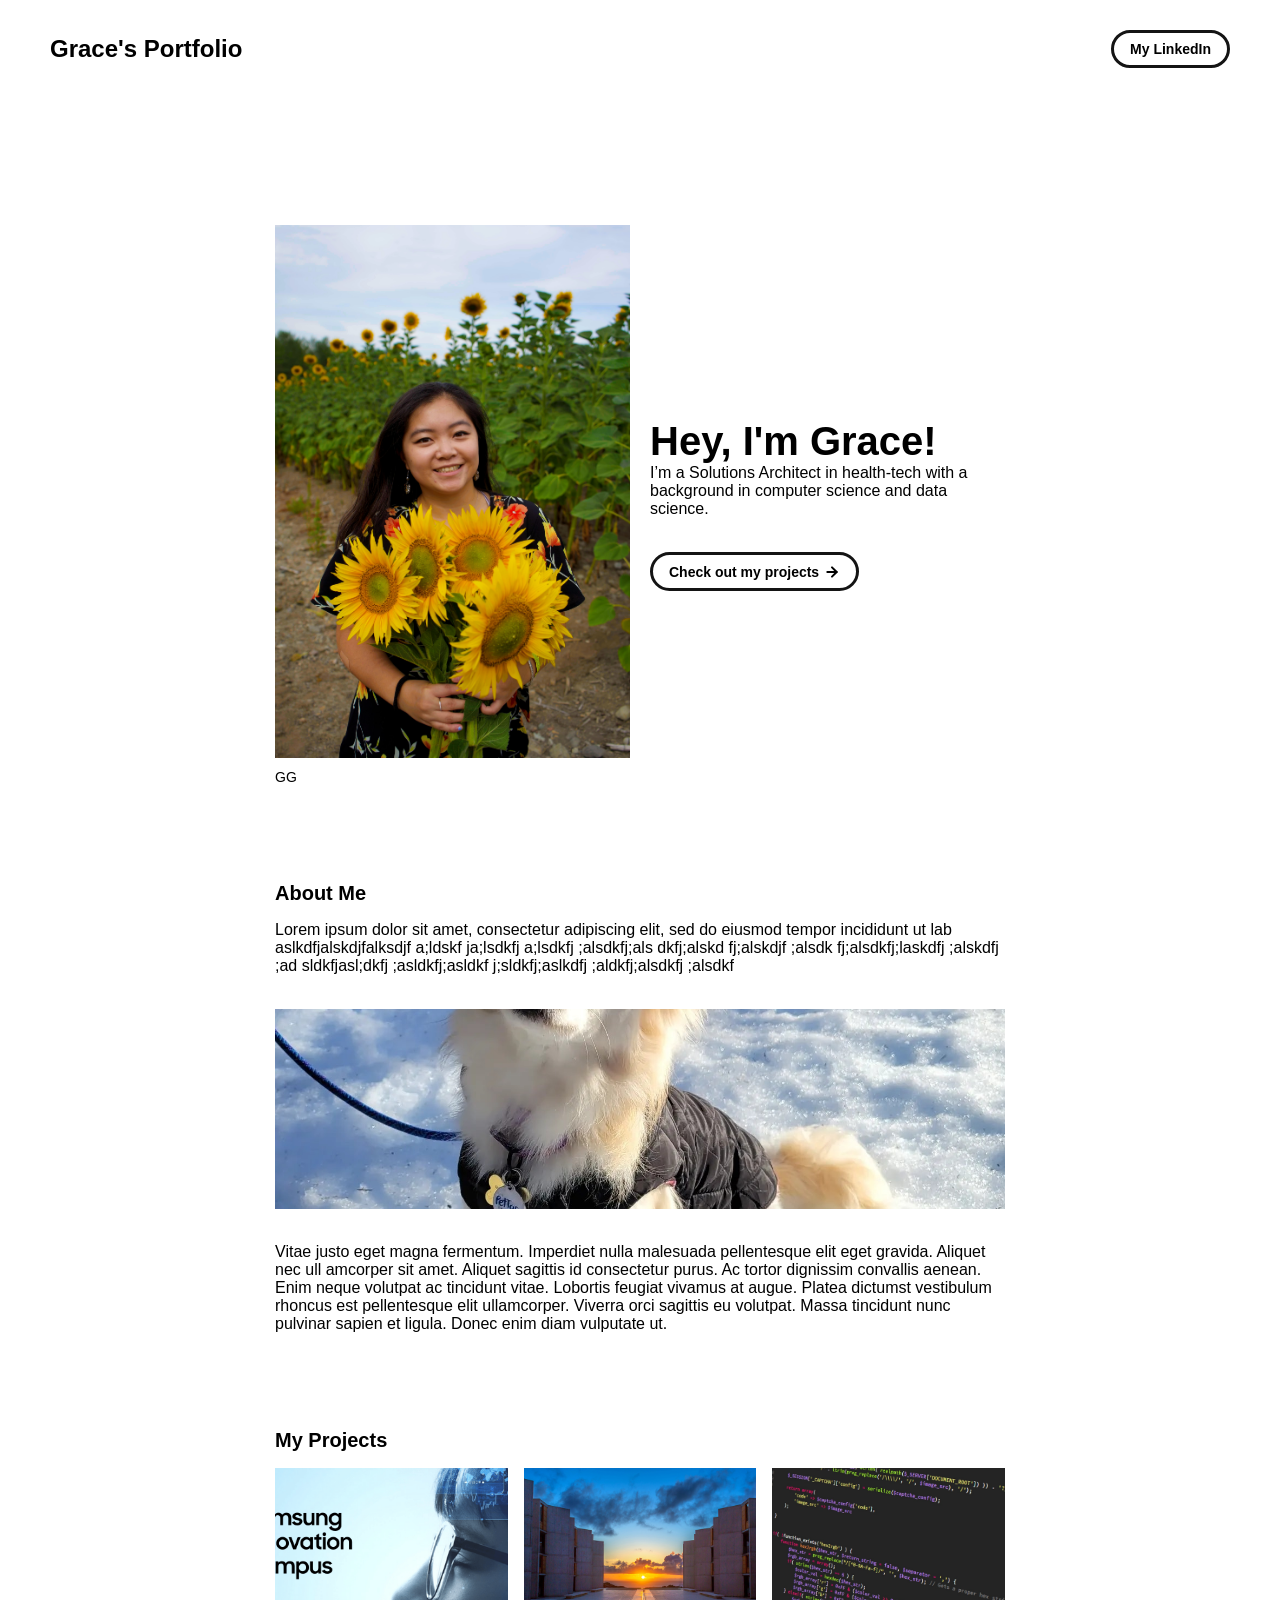
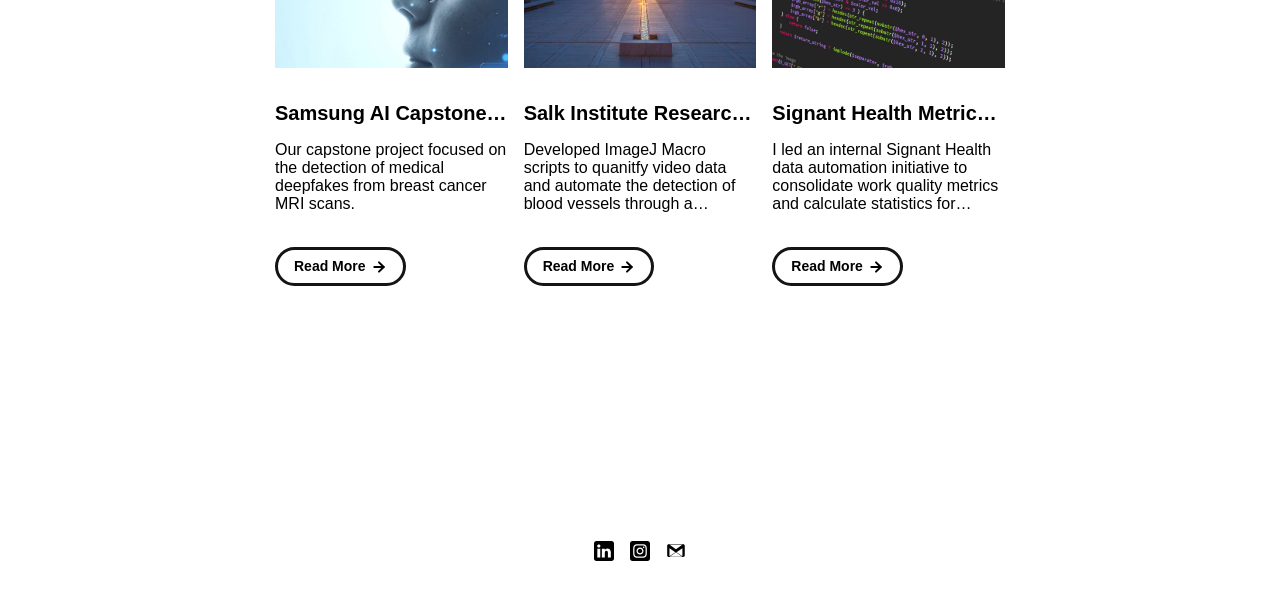
==== index.html @ 3c55ca7c "Updated icon images" ====
<!DOCTYPE html>
<html lang="en">
	<head>
		<meta charset="utf-8">

    <!-- 
      TODO

      Upload your Unemployable (or whatever photo you like) to the assets/images folder
      and change the name of the image below to match the uploaded one

      Change the title in the <title> tag to whatever you would like the title of your portfolio to be

      This should be the same across all pages.
     -->
    <link rel="icon" href="./assets/images/GG.jpeg" />
		<title>Grace's Portfolio</title>
    <meta name="description" content="A collection of projects Grace has worked on.">
    <meta name="viewport" content="width=device-width, initial-scale=1" />

		<link rel="stylesheet" href="./css/layout.css">
    <link rel="stylesheet" href="./css/typography.css">
    <link rel="stylesheet" href="./css/utilities.css">

		<script defer src="./js/script.js"></script>
	</head>
	<body>
    <!-- NAVBAR -->
    <div class="navbar">
      <a class="nav-title-link" href="./index.html">
        <!-- TODO - Change the "Portfolio Title" to whatever you want displayed in the top left -->
        <span class="nav-title">Grace's Portfolio</span>
         <!-- TODO - Change the email after 'mailto:' to your email address for contact -->
        <a class="button" href="https://www.linkedin.com/in/gaograce1/">
          <span class="button-text">My LinkedIn</span>
        </a>
      </a>
    </div>

    <!-- MAIN PAGE CONTENT -->
    <div id="main-content">

      <!-- PORTFOLIO HEADER -->
      <div id="portfolio-header">
        <div id="portfolio-header-image-container">
          <!-- 
            TODO

            - Change the img "src" attribute to point to the Unemployable image you uploaded (or whatever image).
            - Change the number to point to your Unemployable & replace the OpenSea link with your own
            - If you aren't using an Unemployable as your image, remove the entire "a" element
          -->
          <img src="./assets/images/GG.jpeg" class="portfolio-header-image">
          <a class="no-underline" target="_blank" href="https://opensea.io/assets/0xe0be388ab81c47b0f098d2030a1c9ef190691a8a/1311">
            <span class="image-caption">GG</span>
          </a>
        </div>

          <!-- 
            TODO

            - Change the main-title to whatver you want
            - Change the body-text after that to a quick introduction to what you do
            - Edit the button text if you feel like it. It will link to the projects section below.
          -->
        <div id="portfolio-header-text-container">
            <div class="header-text">
              <span class="main-title">Hey, I'm Grace!</span>
              <div class="body-text">I’m a Solutions Architect in health-tech with a background in computer science and data science. </div>
            </div>
            <a class="button" id="my-work-link">
              <span class="button-text">Check out my projects</span> 
              <image src="./assets/icons/arrow-right.svg" class="right-arrow-icon"/>
            </a>
        </div>
      </div>

      <!-- ABOUT SECTION -->
      <!-- 
        TODO

        - Change the subheader-text to whatever header you want
        - Add paragraphs using the <div class="body-text"></div> elements in the "about-section-content"
      -->
      <div id="about-section">
        <span class="subheader-text">About Me</span>
        <div class="about-section-content">
          <div class="body-text">Lorem ipsum dolor sit amet, consectetur adipiscing elit, sed do eiusmod tempor incididunt ut lab
		  aslkdfjalskdjfalksdjf a;ldskf ja;lsdkfj a;lsdkfj ;alsdkfj;als dkfj;alskd fj;alskdjf ;alsdk fj;alsdkfj;laskdfj ;alskdfj ;ad
		  sldkfjasl;dkfj ;asldkfj;asldkf j;sldkfj;aslkdfj ;aldkfj;alsdkfj ;alsdkf</div>
		<img src="./assets/images/Casper.jpg" class="project-image">
          <div class="body-text">Vitae justo eget magna fermentum. Imperdiet nulla malesuada pellentesque elit eget gravida. Aliquet nec ull
		  amcorper sit amet. Aliquet sagittis id consectetur purus. Ac tortor dignissim convallis aenean. Enim neque volutpat ac tincidunt
		  vitae. Lobortis feugiat vivamus at augue. Platea dictumst vestibulum rhoncus est pellentesque elit ullamcorper. Viverra orci sagittis eu
		  volutpat. Massa tincidunt nunc pulvinar sapien et ligula. Donec enim diam vulputate ut.</div>
        </div>
      </div>

      <!-- PROJECTS / MY WORK SECTION -->
      <div id="my-work-section">
        <!-- TODO - Change the subheader-text to whatever you want the Projects section header to say -->
        <span class="subheader-text">My Projects</span>

        <div class="projects-container">
          <!-- 
            TODO

            This is where the project cards live. Here's a base level project card for you to copy:
            <div class="project-card">
              <img src="./assets/images/IMAGE_NAME" class="project-image">
              <div class="project-card-text-container">
                <div class="subheader-text project-title">PROJECT_NAME</div>
                <div class="body-text project-card-text">SMALL_PROJECT_DESCRIPTION</div>
              </div>
              <a class="button" href="./project-pages/PROJECT_PAGE_NAME.html">
                <span class="button-text">Read More</span>
                <image src="./assets/icons/arrow-right.svg" class="right-arrow-icon"/>
              </a>
            </div>

            - To add a project to the this area, copy the above, paste it below this comment, and change the following:
                - IMAGE_NAME: the name of the image file in assets/images
                - PROJECT_NAME: the name of the project (keep it short, it only shows 1 line)
                - SMALL_PROJECT_DESCRIPTION: a quick project description (max 4 lines)
                - PROJECT_PAGE_NAME.html: the html filename for the project (must be in project-pages folder)
          -->
          <div class="project-card">
            <img src="./assets/images/SamsungAI.png" class="project-image">
            <div class="project-card-text-container">
              <div class="subheader-text project-title">Samsung AI Capstone Project</div>
              <div class="body-text project-card-text">Our capstone project focused on the detection of medical deepfakes
	      	from breast cancer MRI scans.</div>
            </div>
            <a class="button" href="./project-pages/project-template.html">
              <span class="button-text">Read More</span>
              <image src="./assets/icons/arrow-right.svg" class="right-arrow-icon"/>
            </a>
          </div>
          <div class="project-card">
            <img src="./assets/images/Salk.jpg" class="project-image">
            <div class="project-card-text-container">
              <div class="subheader-text project-title">Salk Institute Research Project</div>
              <div class="body-text project-card-text">Developed ImageJ Macro scripts to quanitfy video data and automate the detection
	      	of blood vessels through a pixelating process. </div>
            </div>
            <a class="button" href="./project-pages/project-template.html">
              <span class="button-text">Read More</span>
              <image src="./assets/icons/arrow-right.svg" class="right-arrow-icon"/>
            </a>
          </div>
          <div class="project-card">
            <img src="./assets/images/code.jpeg" class="project-image">
            <div class="project-card-text-container">
              <div class="subheader-text project-title">Signant Health Metrics Initiative</div>
              <div class="body-text project-card-text">I led an internal Signant Health data automation initiative to consolidate work 
	      	quality metrics and calculate statistics for manager performance appraisals.</div>
            </div>
            <a class="button" href="./project-pages/project-template.html">
              <span class="button-text">Read More</span>
              <image src="./assets/icons/arrow-right.svg" class="right-arrow-icon"/>
            </a>
          </div>
        </div>
      </div>
    </div>

    <!-- FOOTER -->
    <div id="footer">
	<!-- LinkedIn! -->
	<a class="icon-link" target="_blank" href="https://www.linkedin.com/in/gaograce1/">
        <image src="./assets/icons/linkedin.svg" class="footer-icon"/>
      </a>
	    
      <!-- 
        TODO - Change href to your Instagram account (can also delete entire "a" element if no Instagram) 

        This should be the same across all pages.
      -->
      <a class="icon-link" target="_blank" href="https://www.instagram.com/gao.grace.1/">
        <image src="./assets/icons/insta.svg" class="footer-icon"/>
      </a>
      <!-- 
        TODO - Change href to your Twitter account (can also delete entire "a" element if no Twitter) 
      
        This should be the same across all pages.
      
      <a class="icon-link" target="_blank" href="https://twitter.com/whitevans_eth">
        <image src="./assets/icons/twitter.svg" class="footer-icon"/>
      </a>
	    -->
      <!-- 
        TODO - Change the email after "mailto" to your contact email 
      
        This should be the same across all pages.
      -->
      <a class="icon-link" href="mailto:gaograce1@gmail.com">
        <image src="./assets/icons/gmail.svg" class="footer-icon"/>
      </a>
    </div>

	</body>
</html>
---- css/layout.css ----
* {
  box-sizing: border-box;
}

html {
  text-size-adjust: none;
  -webkit-text-size-adjust: none;
  -moz-text-size-adjust: none;
  -ms-text-size-adjust: none;
}

body {
  margin: 0;
  -webkit-font-smoothing: antialiased;
  -moz-osx-font-smoothing: grayscale;
}




/* Main Page Layout */

#main-content {
  margin: 225px 425px;
  display: flex;
  flex-direction: column;
  gap: 96px;
}




/* Portfolio Header */

#portfolio-header {
  display: flex;
  gap: 20px;
  align-items: center;
}

#portfolio-header-image-container {
  display: flex;
  flex-direction: column;
  gap: 10px;
  flex-basis: 50%;
}

.portfolio-header-image {
  width: 100%;
  height: auto;
}

#portfolio-header-text-container {
  display: flex;
  flex-direction: column;
  gap: 34px;
  flex-basis: 50%;
}




/* About Section */

#about-section {
  display: flex;
  flex-direction: column;
  gap: 16px;
}

.about-section-content {
  display: flex;
  flex-direction: column;
  gap: 34px;
}




/* Project Section */

#my-work-section {
  display: flex;
  flex-direction: column;
  gap: 16px;
}

.projects-container {
  display: flex;
  gap: 34px 16px;
  flex-wrap: wrap;
}

    /* Project Cards */

    .project-card {
      max-width: calc((100% - 32px) / 3);
      display: flex;
      flex-direction: column;
      gap: 34px;
    }

    .project-card-text-container {
      flex-direction: column;
      display: flex;
      gap: 16px
    }

    .project-image {
      width: 100%;
      height: 200px;
      object-fit: cover;
      object-position: center;
    }




/* Project Pages */

#project-header {
  display: flex;
  flex-direction: column;
  gap: 16px;
}

.project-header-image {
  width: 100%;
  height: auto;
}

#project-details {
  display: flex;
  flex-direction: column;
  gap: 16px;
}

.project-details-content {
  display: flex;
  flex-direction: column;
  gap: 34px;
}

    /* Project Gallery */

    #project-gallery {
      display: flex;
      flex-direction: column;
      gap: 16px;
    }

    .project-gallery-content {
      display: flex;
      flex-wrap: wrap;
      gap: 34px 16px;
    }

    .gallery-image-container {
      width: 100%;
      display: flex;
      flex-direction: column;
      gap: 10px;
    }

    .gallery-image-container.half-width {
      width: calc((100% - 16px) / 2);
    }

    .gallery-image {
      width: 100%;
      height: auto;
    }


/* Extra Extra large devices (large laptops and desktops, 1200px and below) */
@media only screen and (max-width: 1600px) {
  #main-content {
    margin: 225px 275px;
  }
}

/* Extra large devices (large laptops and desktops, 1200px and below) */
@media only screen and (max-width: 1200px) {
  #main-content {
    margin: 225px 175px;
  }
}

/* Large devices (laptops/desktops, 1000px and below) */
@media only screen and (max-width: 1000px) {
  #main-content {
    margin: 225px 75px;
  }
}

/* Small devices (portrait tablets and large phones, 800px and below) */
@media only screen and (max-width: 800px) {
  #main-content {
    margin: 150px 50px;
  }

  #portfolio-header {
    flex-direction: column;
  }

  .project-card {
    max-width: calc((100% - 16px) / 2);
  }
}

/* Small devices (portrait tablets and large phones, 600px and below) */
@media only screen and (max-width: 600px) {
  #main-content {
    margin: 125px 20px;
  }

  .project-card {
    max-width: 100%;
  }
}
---- css/typography.css ----
body {
  font-family: "Helvetica Neue", Helvetica, Arial, sans-serif;
}

.nav-title {
  font-weight: 700;
  font-size: 24px;
}

.button-text {
  font-size: 14px;
  font-weight: 700;
}

.image-caption {
  font-size: 14px;
  font-weight: 500;
}

.main-title {
  font-size: 40px;
  font-weight: 700;
}

.subheader-text {
  font-size: 20px;
  font-weight: 700;
}

.body-text {
  font-size: 16px;
  font-weight: 500;
}

.project-card-text {
  overflow: hidden;
  text-overflow: ellipsis;
  display: -webkit-box;
  -webkit-line-clamp: 4;
  -webkit-box-orient: vertical;
}

.project-title {
  overflow: hidden;
  text-overflow: ellipsis;
  display: -webkit-box;
  -webkit-line-clamp: 1;
  -webkit-box-orient: vertical;
}
---- css/utilities.css ----
/* Icons */

.right-arrow-icon {
  width: 16px;
  height: 16px;
  margin-top: 1px;
}

.footer-icon {
  width: 20px;
  height: 20px;
}

a.icon-link {
  transition: transform 200ms ease-in-out;
}

a.icon-link:hover {
  cursor: pointer;
  stroke-width: 5;
  margin: 0;
  transform: rotate(15deg);
}


/* Navbar Styling */

.navbar {
  width: 100%;
  padding: 30px 50px;
  display: flex;
  justify-content: space-between;
  align-items: center;
  position: fixed;
  top: 0;
  left: 0;
}

.nav-title-link {
  color: black;
  text-decoration: none;
}

.nav-title-link:hover {
  text-decoration: underline;
}

/* Small devices (portrait tablets and large phones, 800px and below) */
@media only screen and (max-width: 800px) {
  .navbar {
    padding: 20px 20px;
    background-color: white
  }
}


/* Button Styling */

a.button {
  padding: 8px 16px;
  border: 3px solid #141414;
  border-radius: 50px;
  color: black;
  text-decoration: none;
  width: fit-content;
  display: flex;
  gap: 5px;
  align-items: center;
}

a.button:hover {
  text-decoration: underline;
  text-decoration-thickness: 2px;
  cursor: pointer;
}


/* Footer Styling */

#footer {
  width: 100%;
  display: flex;
  padding: 30px 50px;
  justify-content: center;
  align-items: center;
  gap: 16px;
}

/* Link Styling */
a.no-underline {
  text-decoration: none;
  color: black
}

a.no-underline:hover {
  text-decoration: underline;
  cursor: pointer;
}

/* Small devices (portrait tablets and large phones, 800px and below) */
@media only screen and (max-width: 800px) {
  #footer {
    padding: 20px 20px;
  }
}
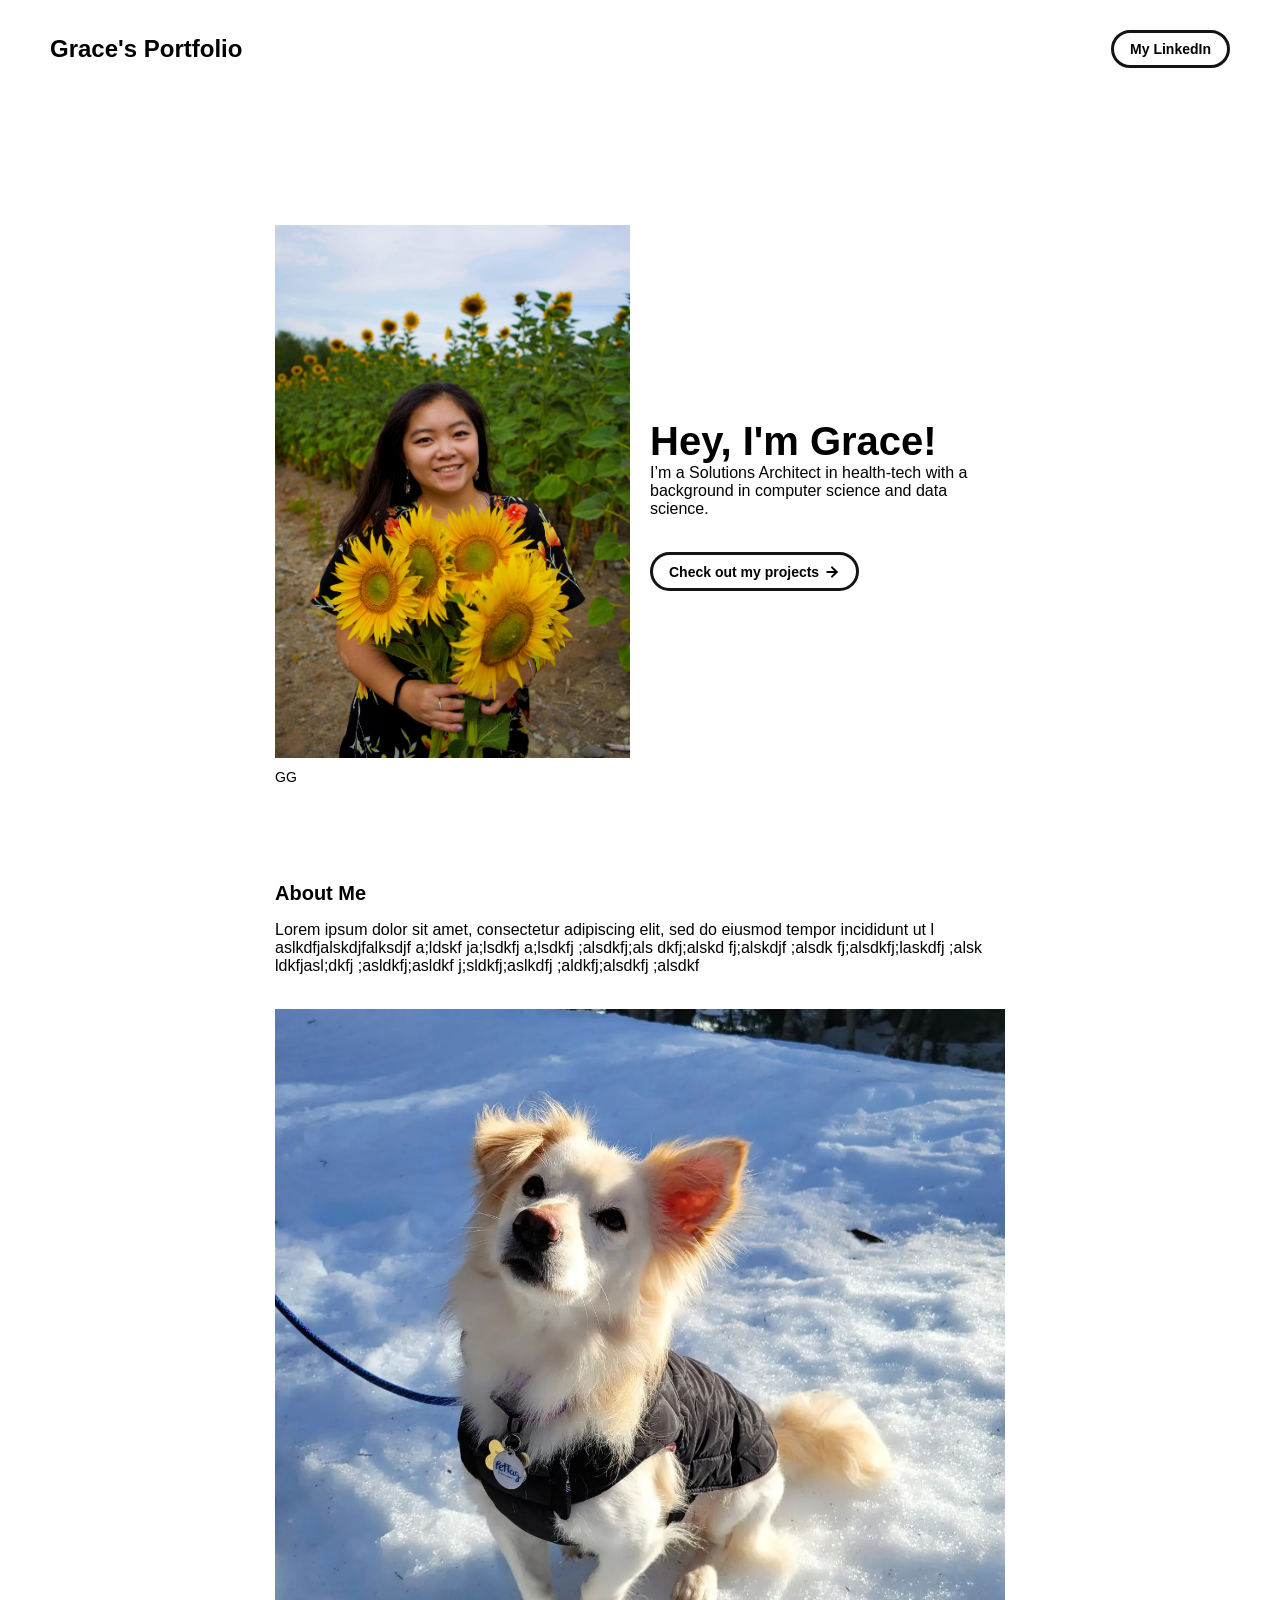
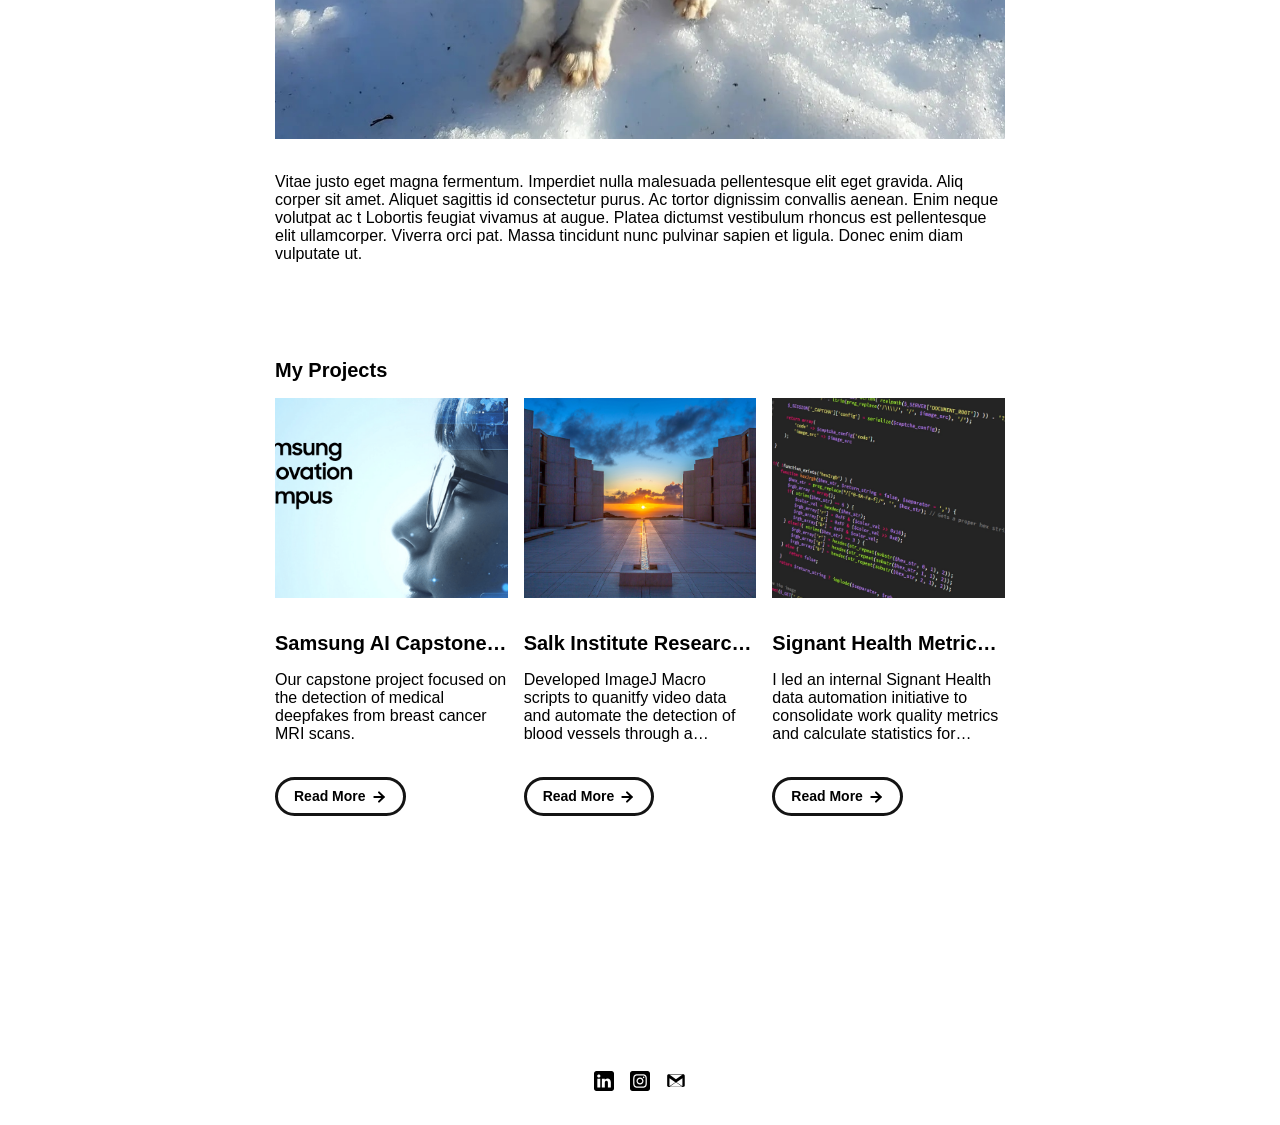
==== commit d8e4a2b2: "Fixed Caspers picture" ====
--- a/index.html
+++ b/index.html
@@ -85,14 +85,16 @@
       <div id="about-section">
         <span class="subheader-text">About Me</span>
         <div class="about-section-content">
-          <div class="body-text">Lorem ipsum dolor sit amet, consectetur adipiscing elit, sed do eiusmod tempor incididunt ut lab
-		  aslkdfjalskdjfalksdjf a;ldskf ja;lsdkfj a;lsdkfj ;alsdkfj;als dkfj;alskd fj;alskdjf ;alsdk fj;alsdkfj;laskdfj ;alskdfj ;ad
-		  sldkfjasl;dkfj ;asldkfj;asldkf j;sldkfj;aslkdfj ;aldkfj;alsdkfj ;alsdkf</div>
-		<img src="./assets/images/Casper.jpg" class="project-image">
-          <div class="body-text">Vitae justo eget magna fermentum. Imperdiet nulla malesuada pellentesque elit eget gravida. Aliquet nec ull
-		  amcorper sit amet. Aliquet sagittis id consectetur purus. Ac tortor dignissim convallis aenean. Enim neque volutpat ac tincidunt
-		  vitae. Lobortis feugiat vivamus at augue. Platea dictumst vestibulum rhoncus est pellentesque elit ullamcorper. Viverra orci sagittis eu
-		  volutpat. Massa tincidunt nunc pulvinar sapien et ligula. Donec enim diam vulputate ut.</div>
+          <div class="body-text">Lorem ipsum dolor sit amet, consectetur adipiscing elit, sed do eiusmod tempor incididunt ut l
+            aslkdfjalskdjfalksdjf a;ldskf ja;lsdkfj a;lsdkfj ;alsdkfj;als dkfj;alskd fj;alskdjf ;alsdk fj;alsdkfj;laskdfj ;alsk
+            ldkfjasl;dkfj ;asldkfj;asldkf j;sldkfj;aslkdfj ;aldkfj;alsdkfj ;alsdkf</div>
+            
+          <img src="./assets/images/Casper.jpg" class="portfolio-header-image">
+
+          <div class="body-text">Vitae justo eget magna fermentum. Imperdiet nulla malesuada pellentesque elit eget gravida. Aliq
+            corper sit amet. Aliquet sagittis id consectetur purus. Ac tortor dignissim convallis aenean. Enim neque volutpat ac t
+            Lobortis feugiat vivamus at augue. Platea dictumst vestibulum rhoncus est pellentesque elit ullamcorper. Viverra orci 
+            pat. Massa tincidunt nunc pulvinar sapien et ligula. Donec enim diam vulputate ut.</div>
         </div>
       </div>
 
--- a/css/layout.css
+++ b/css/layout.css
@@ -47,7 +47,7 @@
 
 .portfolio-header-image {
   width: 100%;
-  height: auto;
+  height: 75%;
 }
 
 #portfolio-header-text-container {
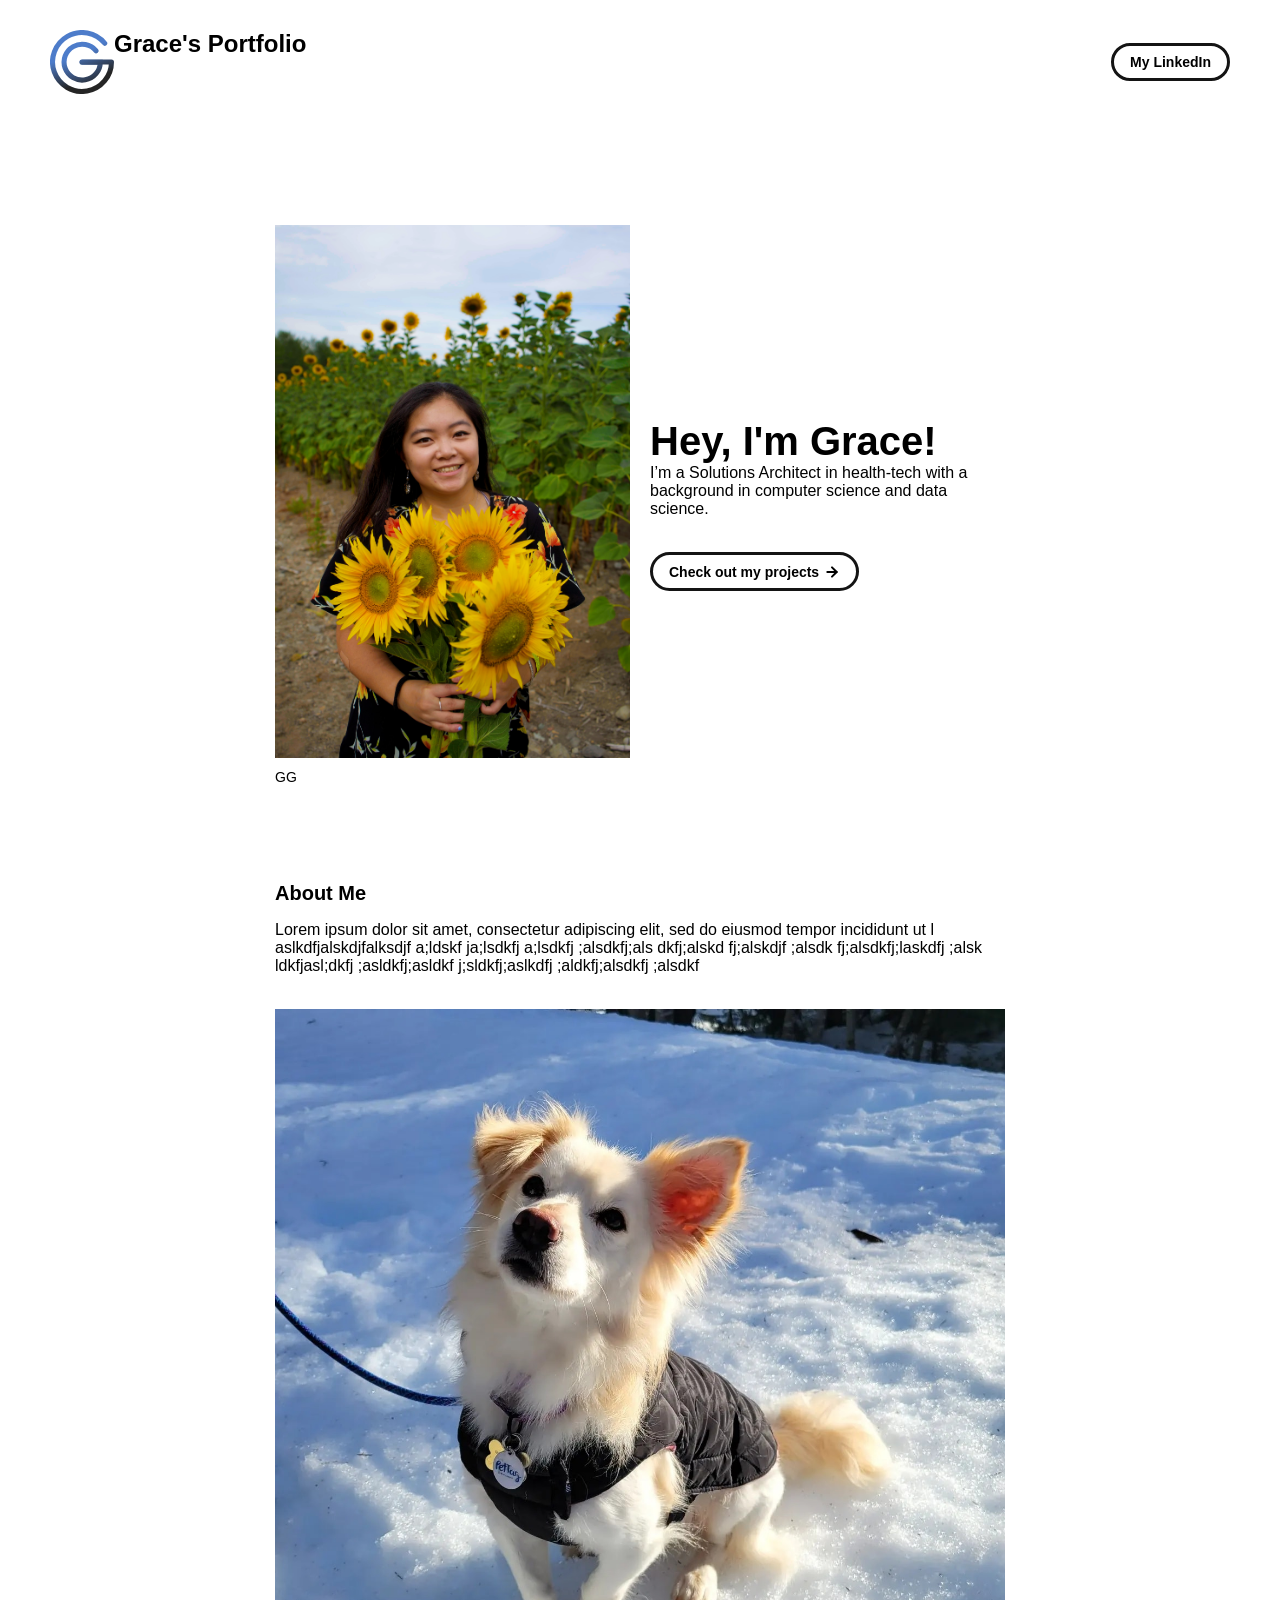
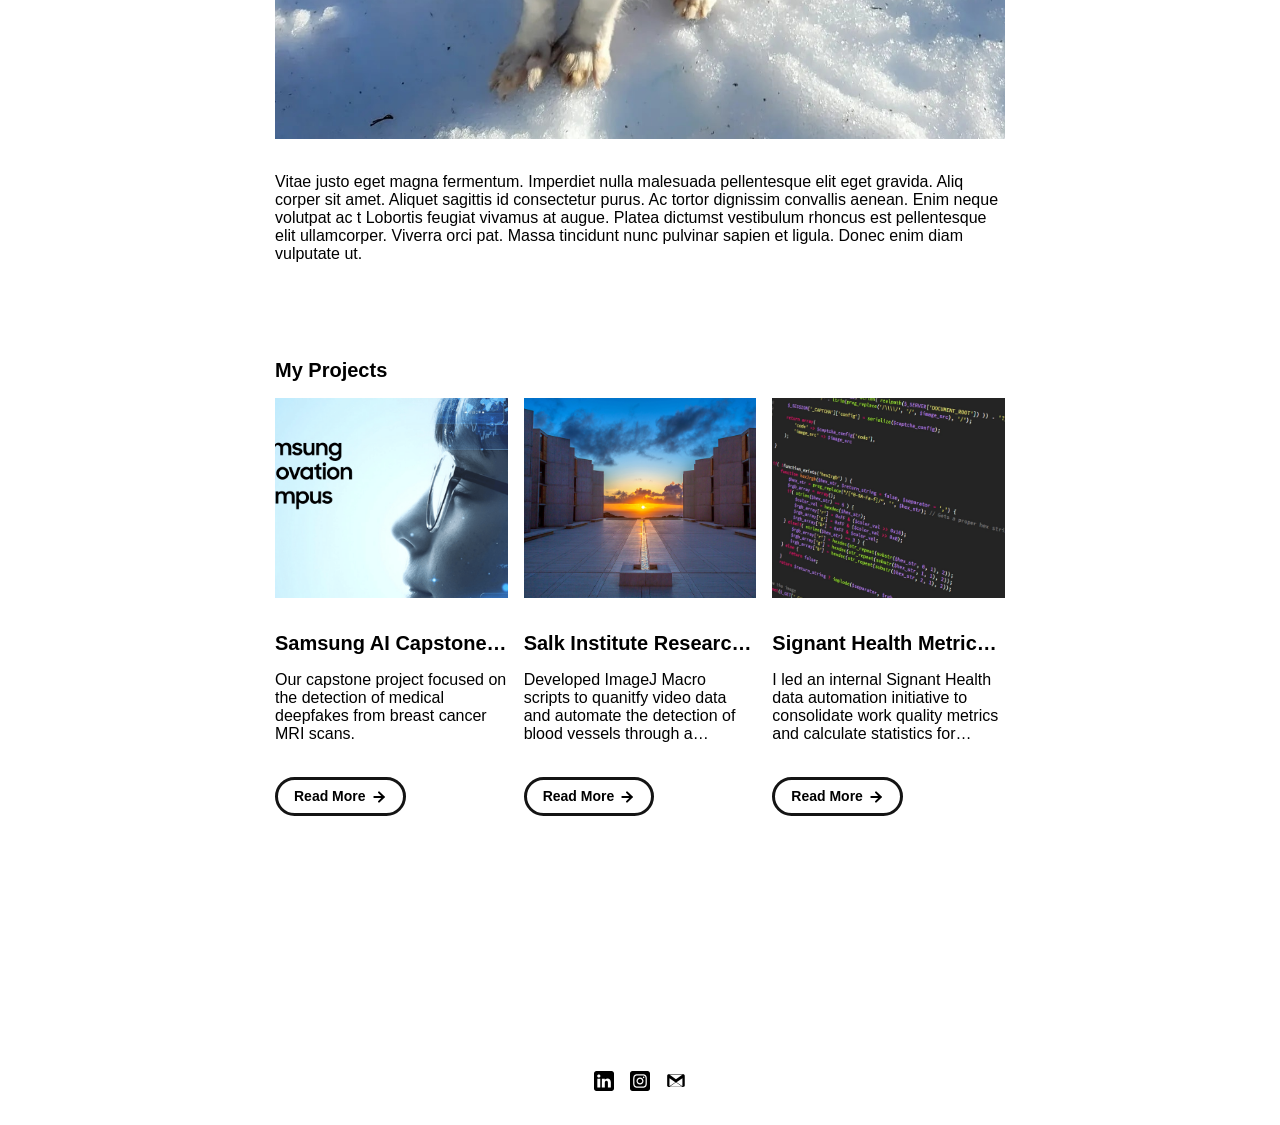
==== commit 1fc5d93c: "Added GG logo" ====
--- a/index.html
+++ b/index.html
@@ -13,7 +13,7 @@
 
       This should be the same across all pages.
      -->
-    <link rel="icon" href="./assets/images/GG.jpeg" />
+    <link rel="icon" href="./assets/icons/GGlogo.svg" />
 		<title>Grace's Portfolio</title>
     <meta name="description" content="A collection of projects Grace has worked on.">
     <meta name="viewport" content="width=device-width, initial-scale=1" />
@@ -28,6 +28,8 @@
     <!-- NAVBAR -->
     <div class="navbar">
       <a class="nav-title-link" href="./index.html">
+        <image src="./assets/icons/GGlogo.svg" class="logo"/>
+
         <!-- TODO - Change the "Portfolio Title" to whatever you want displayed in the top left -->
         <span class="nav-title">Grace's Portfolio</span>
          <!-- TODO - Change the email after 'mailto:' to your email address for contact -->
--- a/css/layout.css
+++ b/css/layout.css
@@ -31,6 +31,11 @@
 
 
 /* Portfolio Header */
+.logo {
+  width: 64px;
+  height: 64px;
+  float: left;
+}
 
 #portfolio-header {
   display: flex;
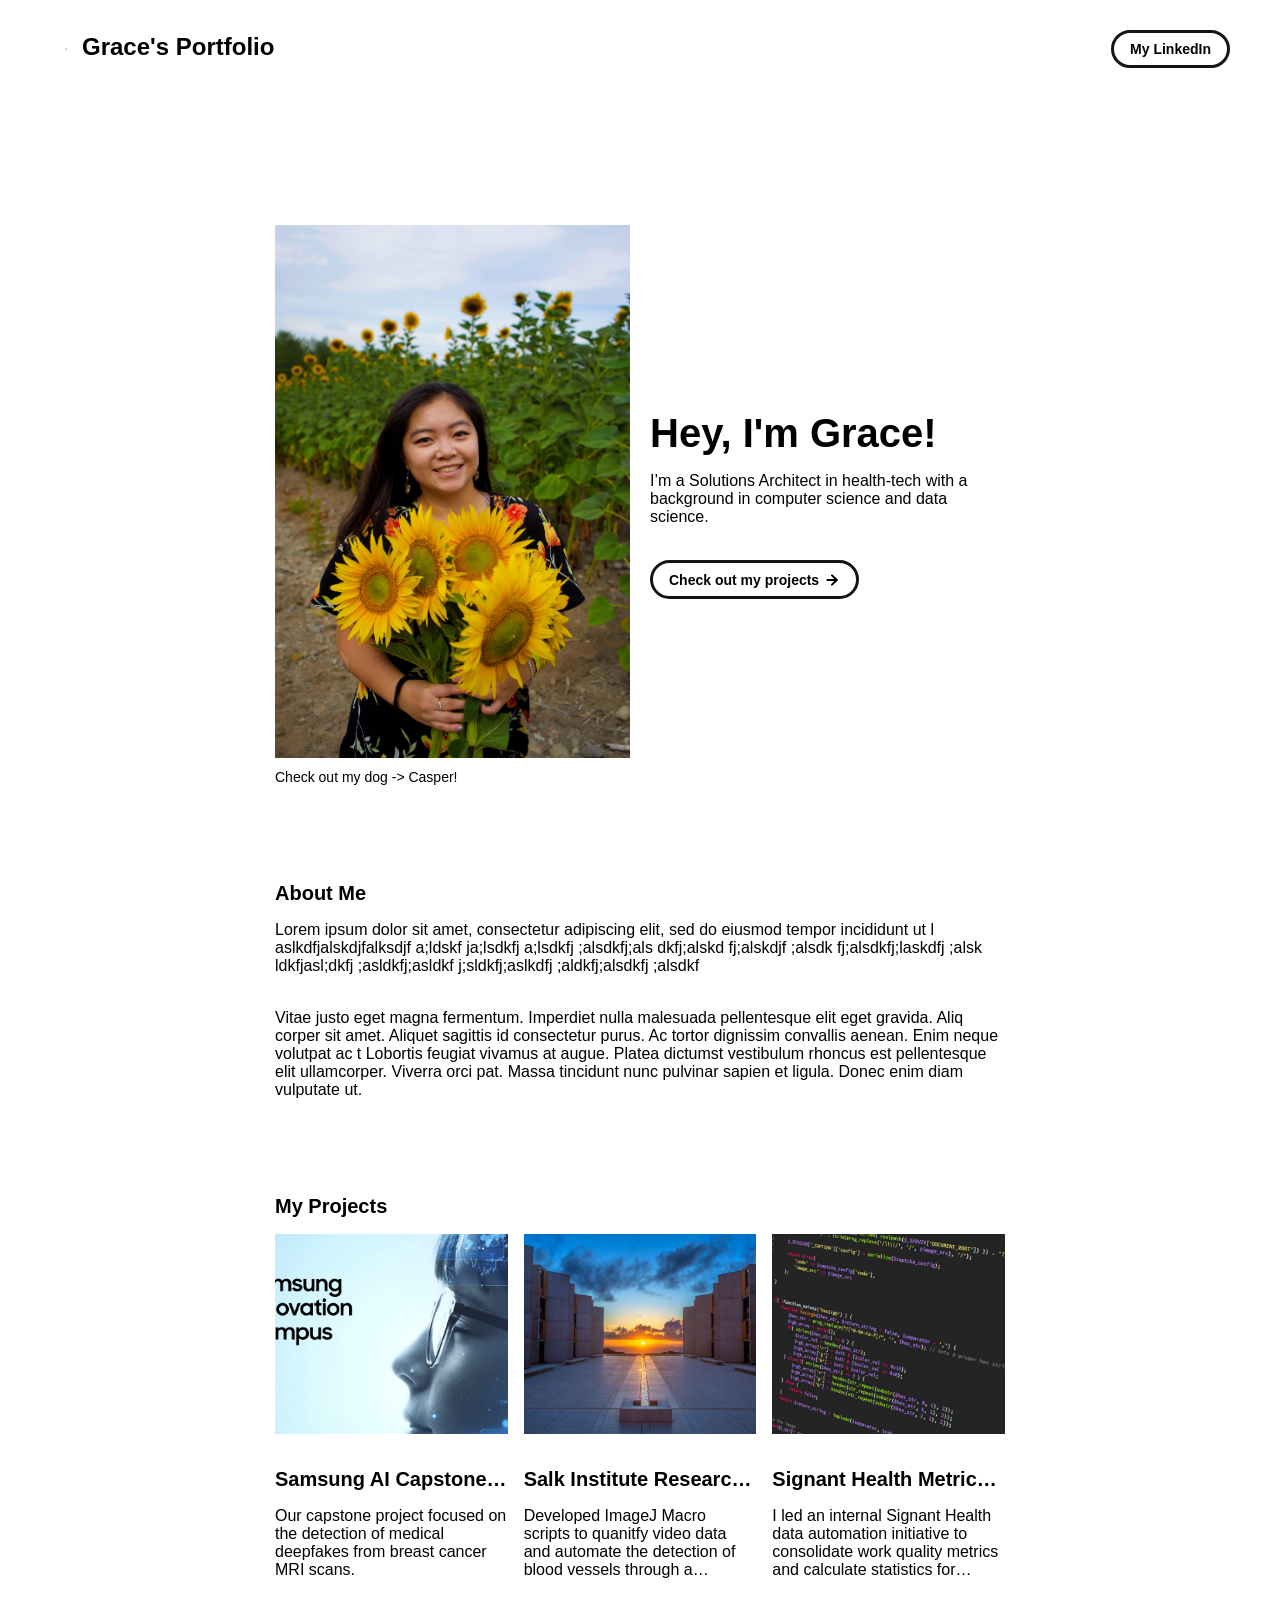
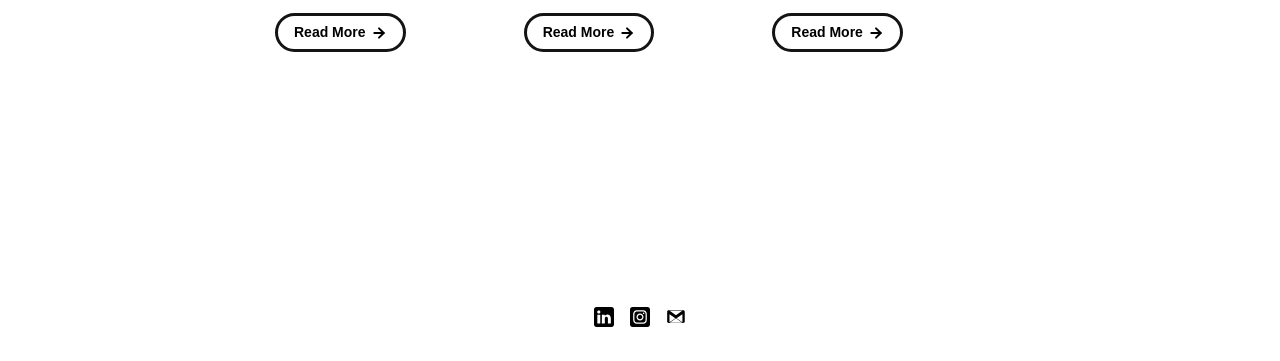
==== commit 3b7a0dba: "Update image settings" ====
--- a/index.html
+++ b/index.html
@@ -53,8 +53,8 @@
             - If you aren't using an Unemployable as your image, remove the entire "a" element
           -->
           <img src="./assets/images/GG.jpeg" class="portfolio-header-image">
-          <a class="no-underline" target="_blank" href="https://opensea.io/assets/0xe0be388ab81c47b0f098d2030a1c9ef190691a8a/1311">
-            <span class="image-caption">GG</span>
+          <a class="no-underline" target="_blank" href="https://www.instagram.com/it.me.casper/">
+            <span class="image-caption">Check out my dog -> Casper!</span>
           </a>
         </div>
 
@@ -68,6 +68,7 @@
         <div id="portfolio-header-text-container">
             <div class="header-text">
               <span class="main-title">Hey, I'm Grace!</span>
+              <p></p>
               <div class="body-text">I’m a Solutions Architect in health-tech with a background in computer science and data science. </div>
             </div>
             <a class="button" id="my-work-link">
@@ -87,13 +88,15 @@
       <div id="about-section">
         <span class="subheader-text">About Me</span>
         <div class="about-section-content">
-          <div class="body-text">Lorem ipsum dolor sit amet, consectetur adipiscing elit, sed do eiusmod tempor incididunt ut l
+          <div class="body-text">
+            Lorem ipsum dolor sit amet, consectetur adipiscing elit, sed do eiusmod tempor incididunt ut l
             aslkdfjalskdjfalksdjf a;ldskf ja;lsdkfj a;lsdkfj ;alsdkfj;als dkfj;alskd fj;alskdjf ;alsdk fj;alsdkfj;laskdfj ;alsk
             ldkfjasl;dkfj ;asldkfj;asldkf j;sldkfj;aslkdfj ;aldkfj;alsdkfj ;alsdkf</div>
             
-          <img src="./assets/images/Casper.jpg" class="portfolio-header-image">
-
-          <div class="body-text">Vitae justo eget magna fermentum. Imperdiet nulla malesuada pellentesque elit eget gravida. Aliq
+          <!--<img src="./assets/images/Casper.jpg" class="portfolio-header-image"> -->
+
+          <div class="body-text">
+            Vitae justo eget magna fermentum. Imperdiet nulla malesuada pellentesque elit eget gravida. Aliq
             corper sit amet. Aliquet sagittis id consectetur purus. Ac tortor dignissim convallis aenean. Enim neque volutpat ac t
             Lobortis feugiat vivamus at augue. Platea dictumst vestibulum rhoncus est pellentesque elit ullamcorper. Viverra orci 
             pat. Massa tincidunt nunc pulvinar sapien et ligula. Donec enim diam vulputate ut.</div>
--- a/css/layout.css
+++ b/css/layout.css
@@ -32,8 +32,9 @@
 
 /* Portfolio Header */
 .logo {
-  width: 64px;
-  height: 64px;
+  width: 32px;
+  height: 32px;
+  padding: 15px;
   float: left;
 }
 
@@ -52,7 +53,7 @@
 
 .portfolio-header-image {
   width: 100%;
-  height: 75%;
+  height: 50%;
 }
 
 #portfolio-header-text-container {
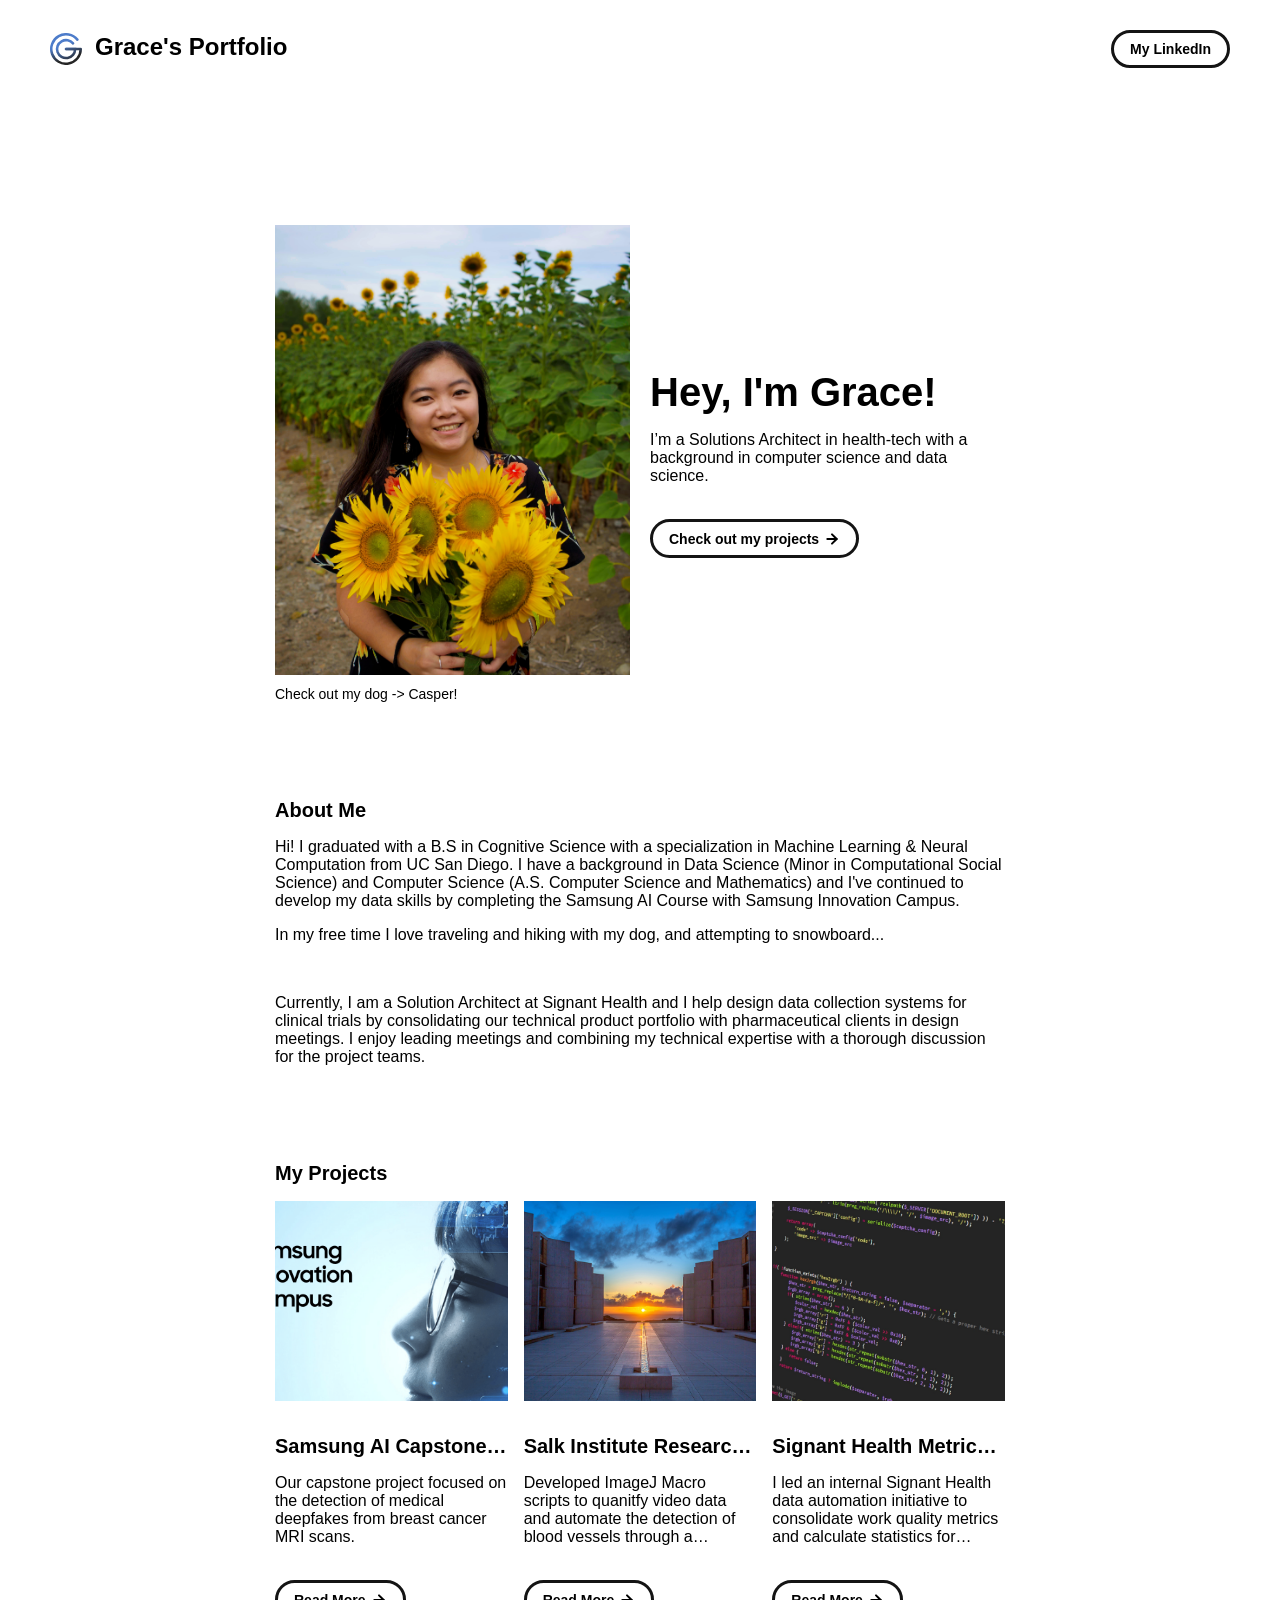
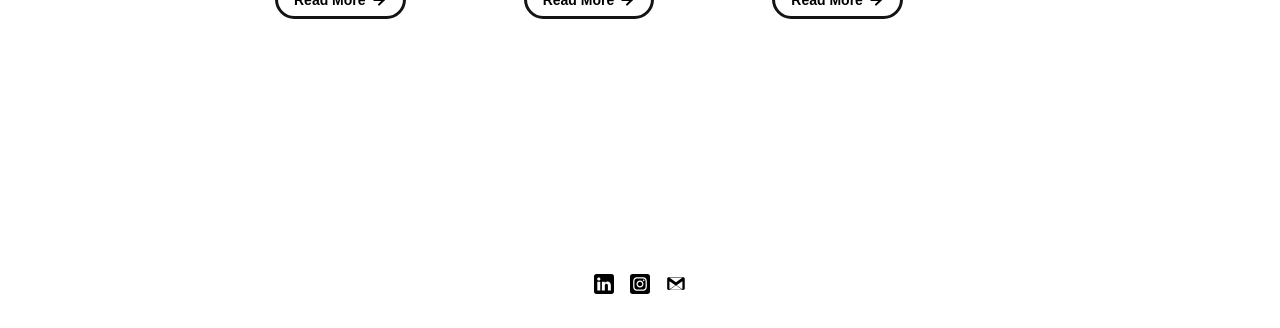
==== commit ee3dec99: "Updated About Me section" ====
--- a/index.html
+++ b/index.html
@@ -89,17 +89,19 @@
         <span class="subheader-text">About Me</span>
         <div class="about-section-content">
           <div class="body-text">
-            Lorem ipsum dolor sit amet, consectetur adipiscing elit, sed do eiusmod tempor incididunt ut l
-            aslkdfjalskdjfalksdjf a;ldskf ja;lsdkfj a;lsdkfj ;alsdkfj;als dkfj;alskd fj;alskdjf ;alsdk fj;alsdkfj;laskdfj ;alsk
-            ldkfjasl;dkfj ;asldkfj;asldkf j;sldkfj;aslkdfj ;aldkfj;alsdkfj ;alsdkf</div>
+            Hi! I graduated with a B.S in Cognitive Science with a specialization in Machine Learning & Neural Computation 
+            from UC San Diego. I have a background in Data Science (Minor in Computational Social Science) and Computer Science 
+            (A.S. Computer Science and Mathematics) and I've continued to develop my data skills by completing the Samsung AI Course 
+            with <a scr="https://sic.edc.org/ai-course/">Samsung Innovation Campus</a>.
+            <p>In my free time I love traveling and hiking with my dog, and attempting to snowboard...</p>
             
-          <!--<img src="./assets/images/Casper.jpg" class="portfolio-header-image"> -->
-
+          </div>
           <div class="body-text">
-            Vitae justo eget magna fermentum. Imperdiet nulla malesuada pellentesque elit eget gravida. Aliq
-            corper sit amet. Aliquet sagittis id consectetur purus. Ac tortor dignissim convallis aenean. Enim neque volutpat ac t
-            Lobortis feugiat vivamus at augue. Platea dictumst vestibulum rhoncus est pellentesque elit ullamcorper. Viverra orci 
-            pat. Massa tincidunt nunc pulvinar sapien et ligula. Donec enim diam vulputate ut.</div>
+            Currently, I am a Solution Architect at Signant Health and I help design data collection systems for clinical trials 
+            by consolidating our technical product portfolio with pharmaceutical clients in design meetings. I enjoy leading meetings 
+            and combining my technical expertise with a thorough discussion for the project teams.
+            
+          </div>
         </div>
       </div>
 
--- a/css/layout.css
+++ b/css/layout.css
@@ -34,7 +34,7 @@
 .logo {
   width: 32px;
   height: 32px;
-  padding: 15px;
+  margin-right: 13px;
   float: left;
 }
 
@@ -53,7 +53,8 @@
 
 .portfolio-header-image {
   width: 100%;
-  height: 50%;
+  height: 450px;
+  object-fit: cover;
 }
 
 #portfolio-header-text-container {
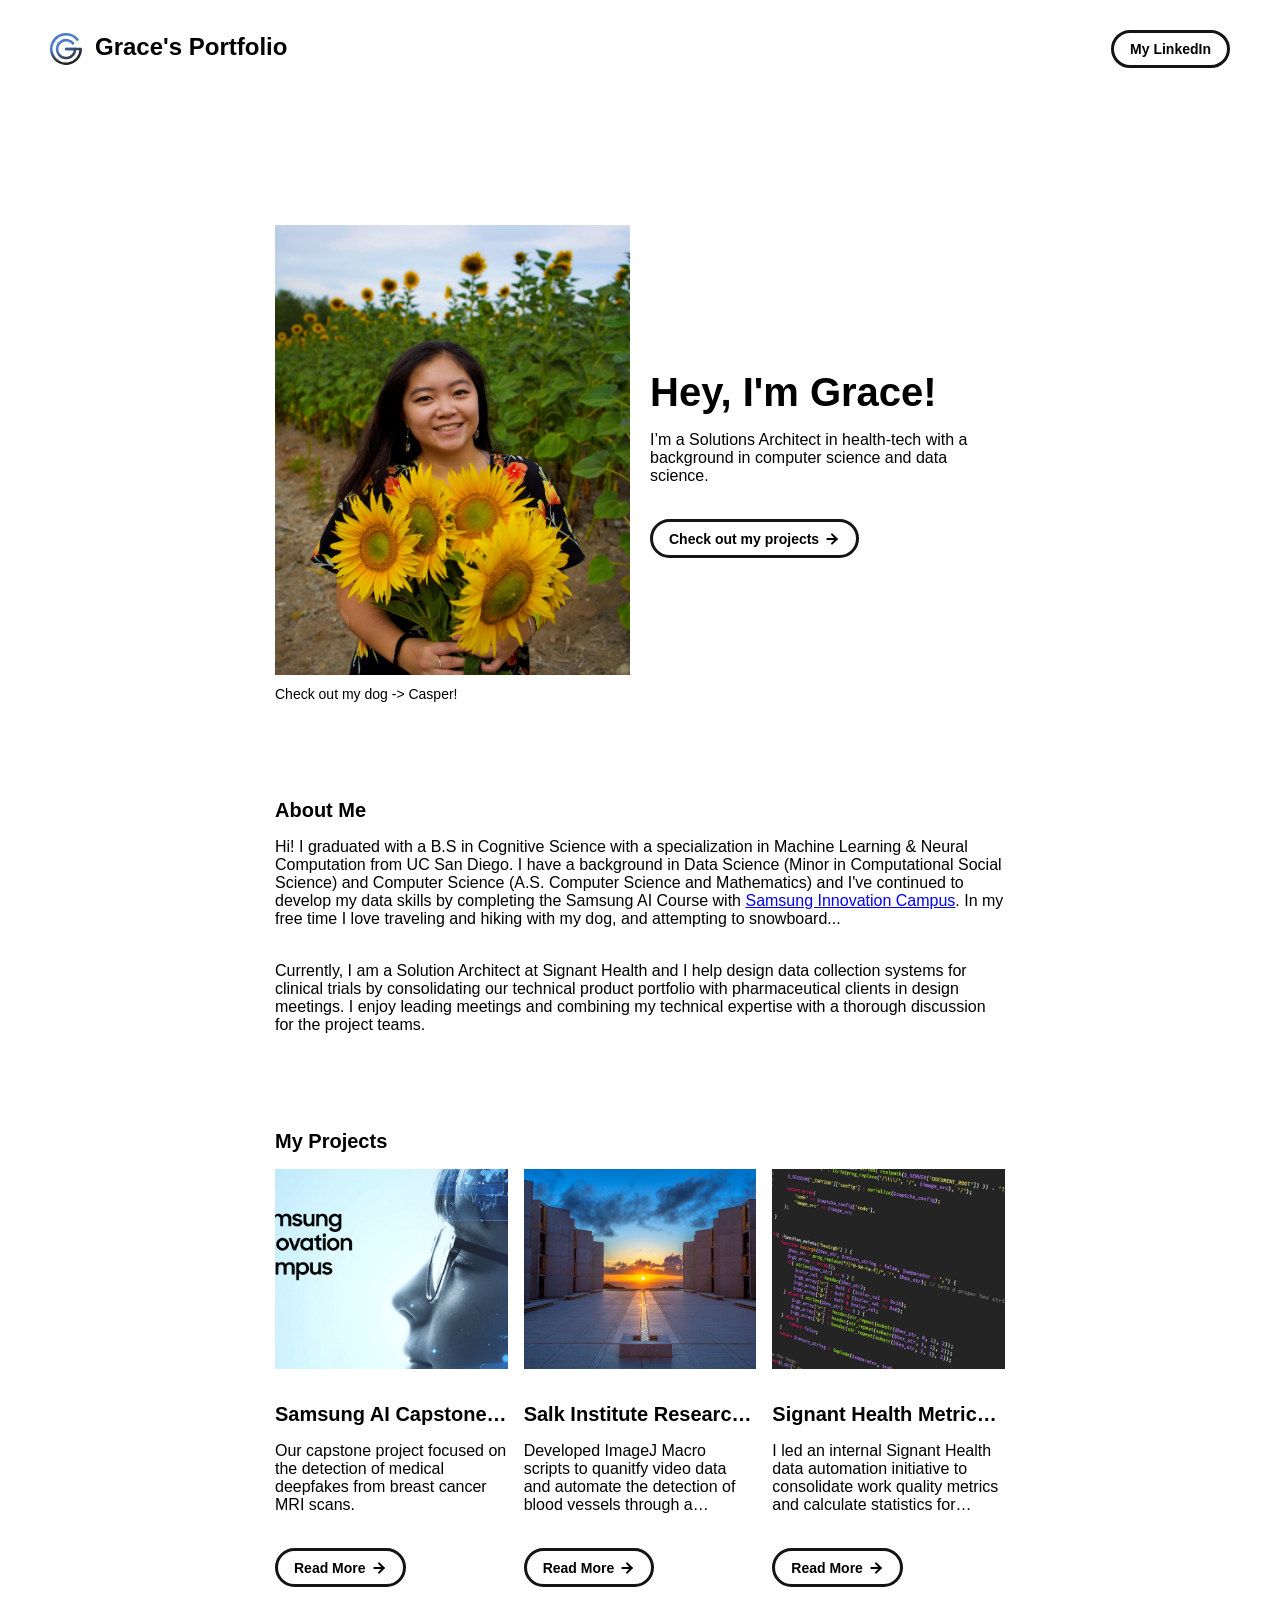
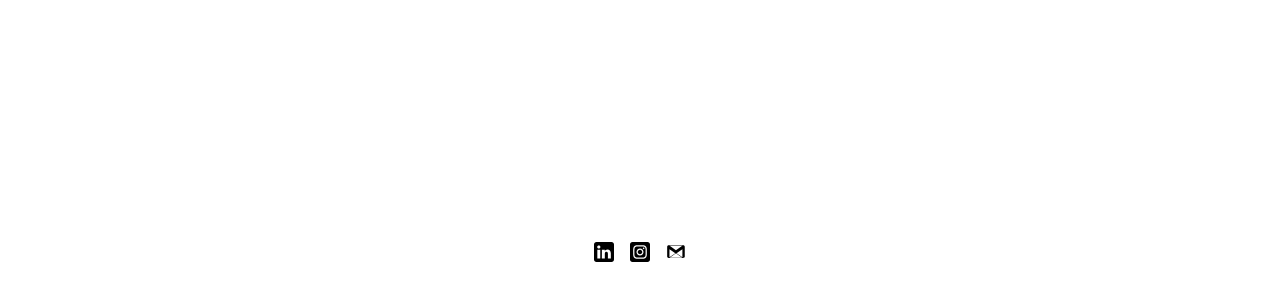
==== commit 47303894: "Update link in about me" ====
--- a/index.html
+++ b/index.html
@@ -92,15 +92,13 @@
             Hi! I graduated with a B.S in Cognitive Science with a specialization in Machine Learning & Neural Computation 
             from UC San Diego. I have a background in Data Science (Minor in Computational Social Science) and Computer Science 
             (A.S. Computer Science and Mathematics) and I've continued to develop my data skills by completing the Samsung AI Course 
-            with <a scr="https://sic.edc.org/ai-course/">Samsung Innovation Campus</a>.
-            <p>In my free time I love traveling and hiking with my dog, and attempting to snowboard...</p>
-            
+            with <a href="https://sic.edc.org/ai-course/">Samsung Innovation Campus</a>.
+            In my free time I love traveling and hiking with my dog, and attempting to snowboard...
           </div>
           <div class="body-text">
             Currently, I am a Solution Architect at Signant Health and I help design data collection systems for clinical trials 
             by consolidating our technical product portfolio with pharmaceutical clients in design meetings. I enjoy leading meetings 
             and combining my technical expertise with a thorough discussion for the project teams.
-            
           </div>
         </div>
       </div>
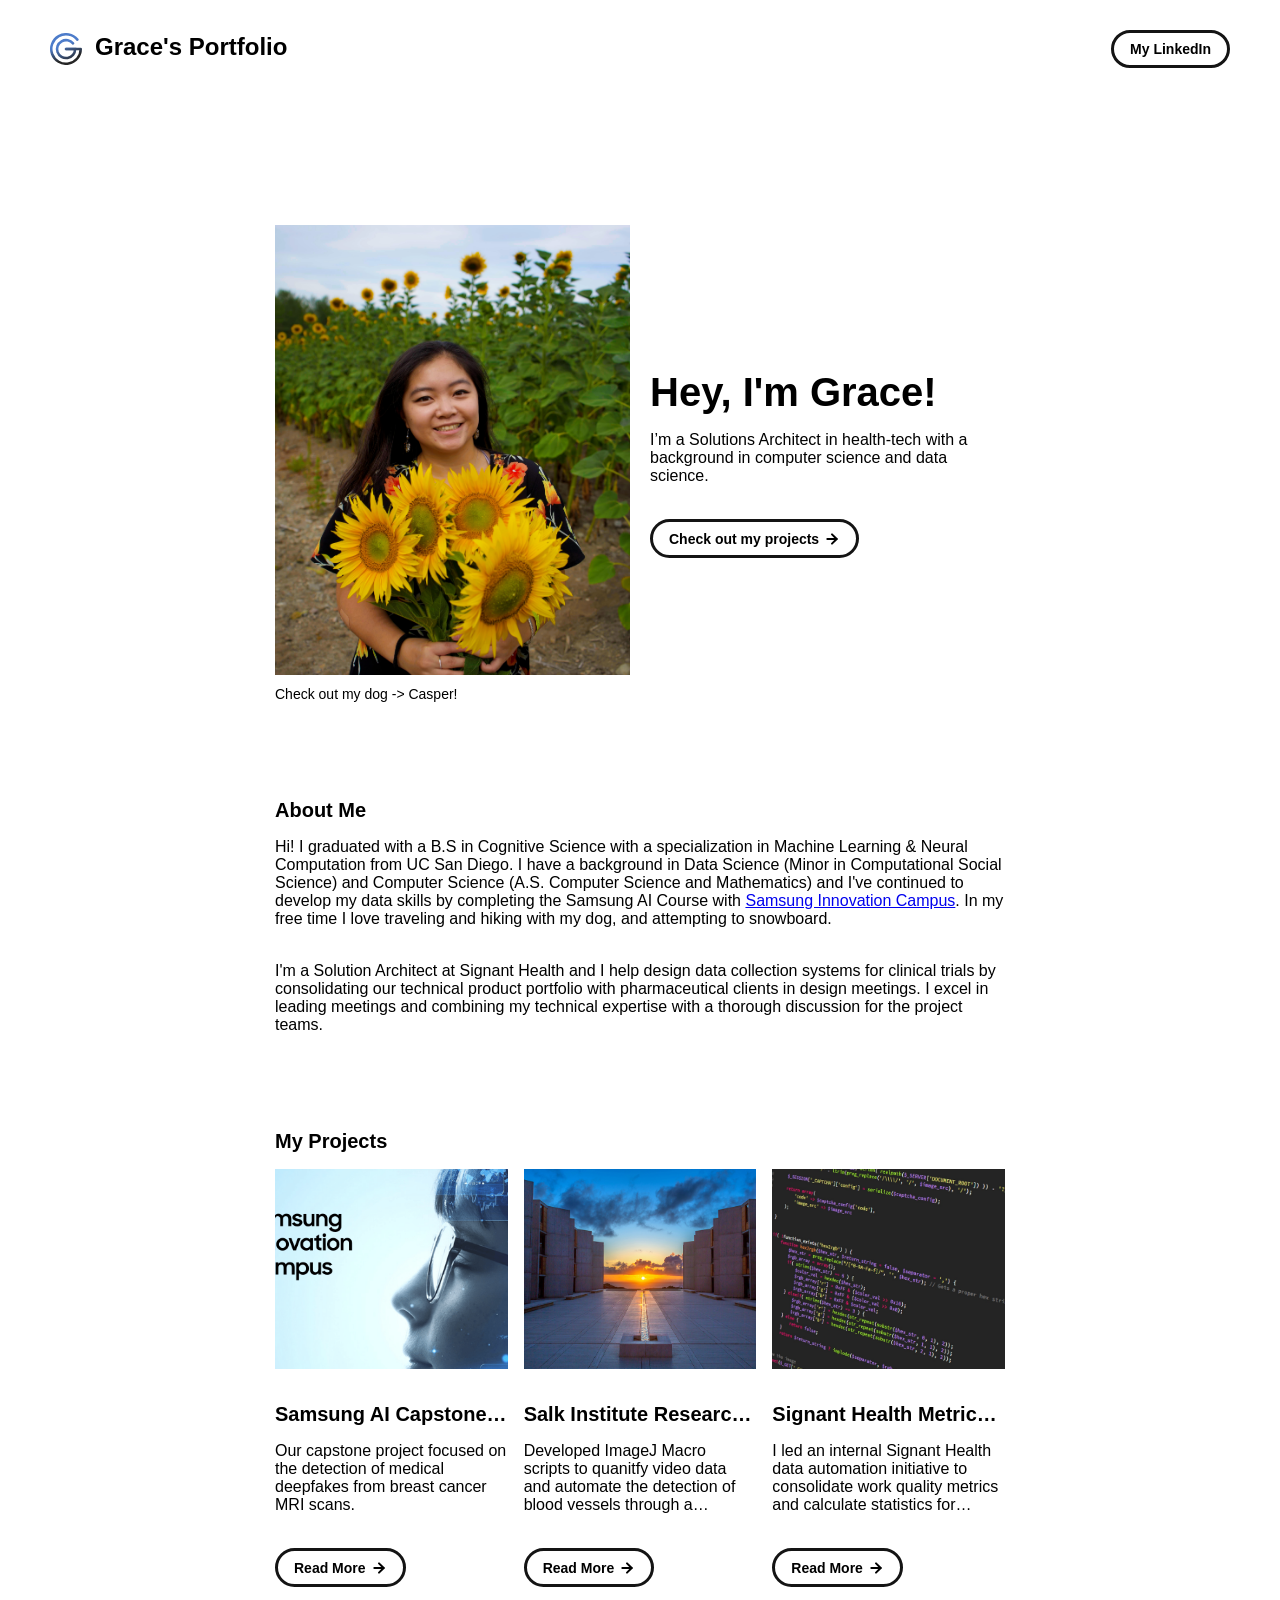
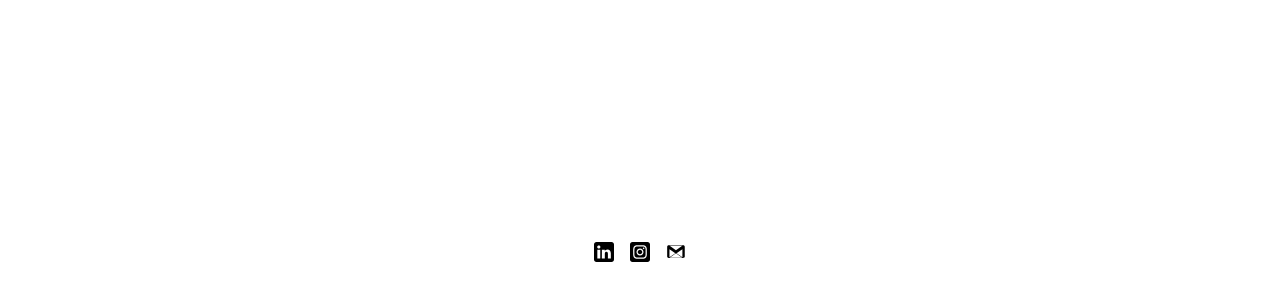
==== commit 9874c64d: "update to text" ====
--- a/index.html
+++ b/index.html
@@ -92,13 +92,13 @@
             Hi! I graduated with a B.S in Cognitive Science with a specialization in Machine Learning & Neural Computation 
             from UC San Diego. I have a background in Data Science (Minor in Computational Social Science) and Computer Science 
             (A.S. Computer Science and Mathematics) and I've continued to develop my data skills by completing the Samsung AI Course 
-            with <a href="https://sic.edc.org/ai-course/">Samsung Innovation Campus</a>.
-            In my free time I love traveling and hiking with my dog, and attempting to snowboard...
+            with <a target="_blank" href="https://sic.edc.org/ai-course/">Samsung Innovation Campus</a>.
+            In my free time I love traveling and hiking with my dog, and attempting to snowboard. 
           </div>
           <div class="body-text">
-            Currently, I am a Solution Architect at Signant Health and I help design data collection systems for clinical trials 
-            by consolidating our technical product portfolio with pharmaceutical clients in design meetings. I enjoy leading meetings 
-            and combining my technical expertise with a thorough discussion for the project teams.
+            I'm a Solution Architect at Signant Health and I help design data collection systems for clinical trials 
+            by consolidating our technical product portfolio with pharmaceutical clients in design meetings. I excel in leading 
+            meetings and combining my technical expertise with a thorough discussion for the project teams.
           </div>
         </div>
       </div>
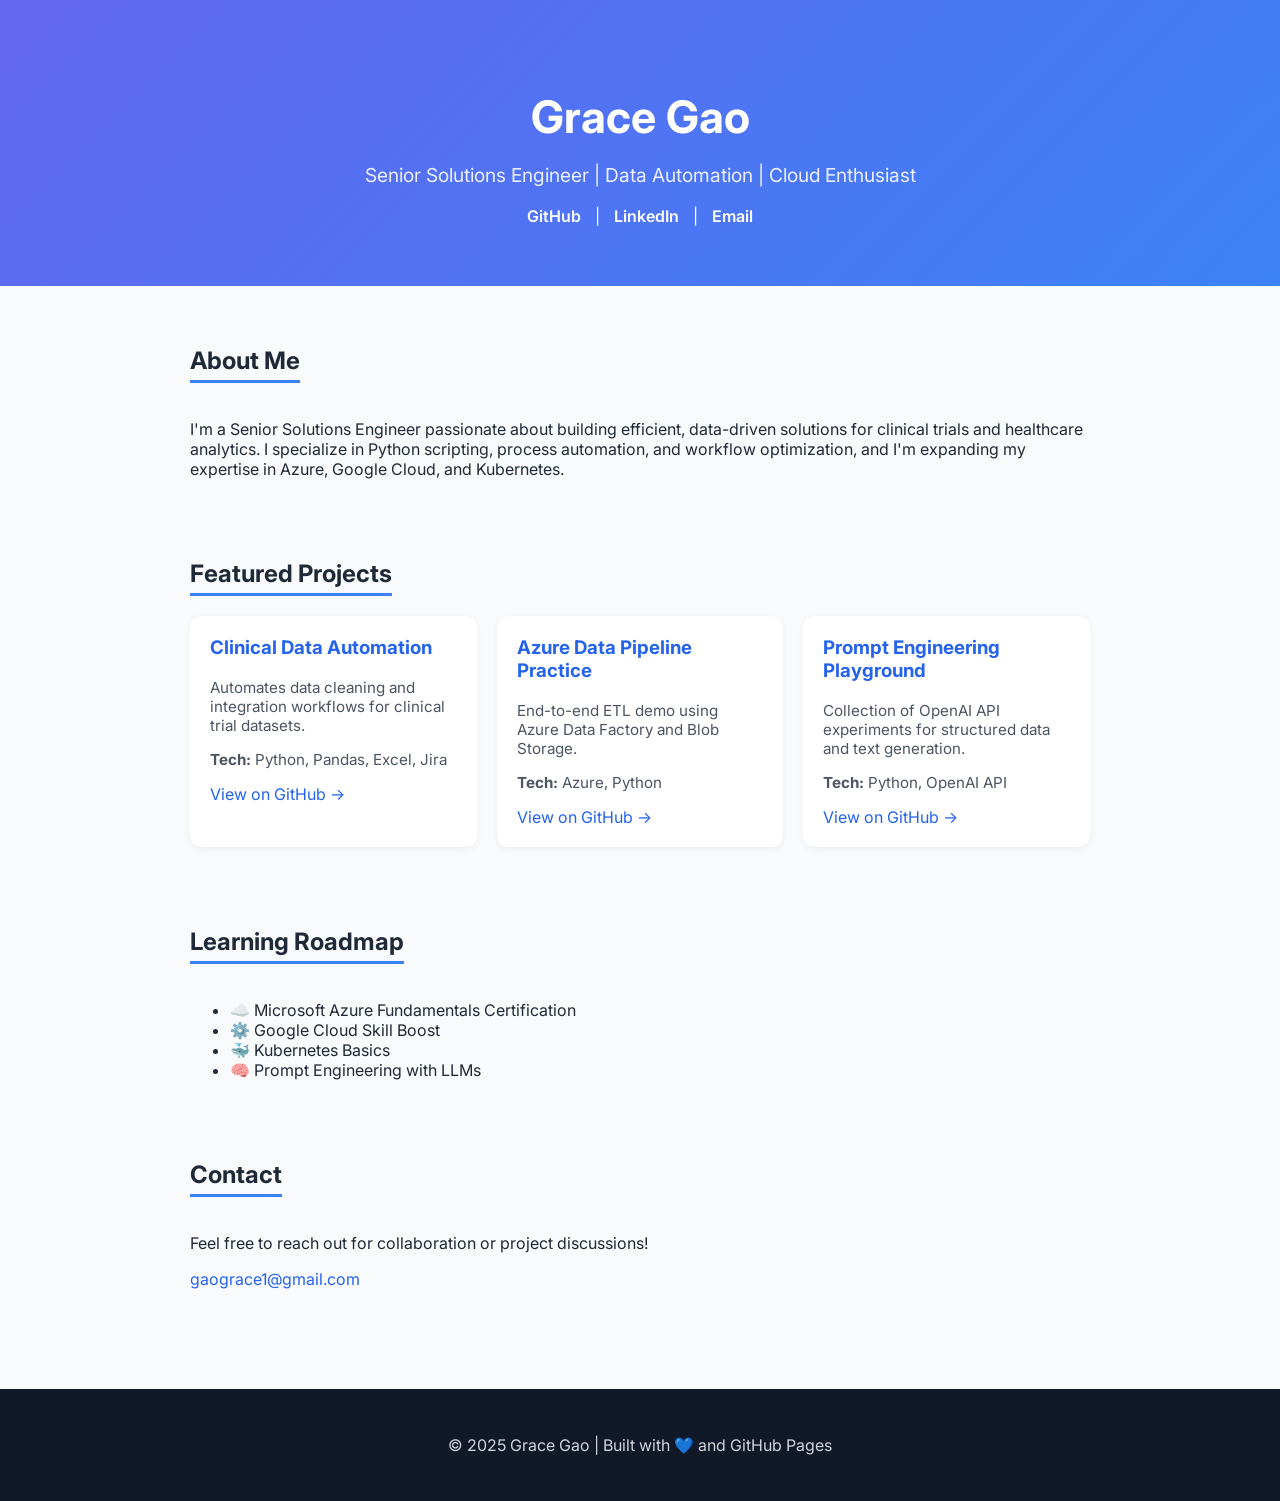
==== commit 26907a34: "Create index.html" ====
--- a/index.html
+++ b/index.html
@@ -1,209 +1,153 @@
 <!DOCTYPE html>
 <html lang="en">
-	<head>
-		<meta charset="utf-8">
+<head>
+  <meta charset="UTF-8" />
+  <meta name="viewport" content="width=device-width, initial-scale=1.0" />
+  <title>Grace Gao | Solutions Engineer Portfolio</title>
+  <link href="https://fonts.googleapis.com/css2?family=Inter:wght@400;600;700&display=swap" rel="stylesheet">
+  <style>
+    body {
+      font-family: 'Inter', sans-serif;
+      margin: 0;
+      color: #1f2937;
+      background-color: #f9fafb;
+    }
+    header {
+      text-align: center;
+      padding: 60px 20px;
+      background: linear-gradient(135deg, #6366f1, #3b82f6);
+      color: white;
+    }
+    header h1 {
+      font-size: 2.8rem;
+      margin-bottom: 10px;
+    }
+    header p {
+      font-size: 1.2rem;
+      opacity: 0.9;
+    }
+    main {
+      max-width: 900px;
+      margin: 0 auto;
+      padding: 40px 20px;
+    }
+    section {
+      margin-bottom: 60px;
+    }
+    h2 {
+      border-bottom: 3px solid #3b82f6;
+      display: inline-block;
+      margin-bottom: 20px;
+      padding-bottom: 5px;
+    }
+    .project-grid {
+      display: grid;
+      grid-template-columns: repeat(auto-fit, minmax(280px, 1fr));
+      gap: 20px;
+    }
+    .project {
+      background: white;
+      border-radius: 12px;
+      padding: 20px;
+      box-shadow: 0 2px 8px rgba(0,0,0,0.05);
+      transition: transform 0.2s ease;
+    }
+    .project:hover {
+      transform: translateY(-5px);
+    }
+    .project h3 {
+      margin-top: 0;
+      color: #2563eb;
+    }
+    .project p {
+      font-size: 0.95rem;
+      color: #4b5563;
+    }
+    footer {
+      text-align: center;
+      padding: 30px;
+      background: #111827;
+      color: #d1d5db;
+    }
+    a {
+      color: #2563eb;
+      text-decoration: none;
+    }
+    a:hover {
+      text-decoration: underline;
+    }
+    .social-links a {
+      margin: 0 10px;
+      color: white;
+      font-weight: 600;
+    }
+  </style>
+</head>
+<body>
+  <header>
+    <h1>Grace Gao</h1>
+    <p>Senior Solutions Engineer | Data Automation | Cloud Enthusiast</p>
+    <div class="social-links">
+      <a href="https://github.com/gaograce1" target="_blank">GitHub</a> |
+      <a href="https://www.linkedin.com/in/grace-gao/" target="_blank">LinkedIn</a> |
+      <a href="mailto:gaograce1@gmail.com">Email</a>
+    </div>
+  </header>
 
-    <!-- 
-      TODO
+  <main>
+    <section>
+      <h2>About Me</h2>
+      <p>
+        I'm a Senior Solutions Engineer passionate about building efficient, data-driven solutions for clinical trials and healthcare analytics.
+        I specialize in Python scripting, process automation, and workflow optimization, and I'm expanding my expertise in Azure, Google Cloud, and Kubernetes.
+      </p>
+    </section>
 
-      Upload your Unemployable (or whatever photo you like) to the assets/images folder
-      and change the name of the image below to match the uploaded one
-
-      Change the title in the <title> tag to whatever you would like the title of your portfolio to be
-
-      This should be the same across all pages.
-     -->
-    <link rel="icon" href="./assets/icons/GGlogo.svg" />
-		<title>Grace's Portfolio</title>
-    <meta name="description" content="A collection of projects Grace has worked on.">
-    <meta name="viewport" content="width=device-width, initial-scale=1" />
-
-		<link rel="stylesheet" href="./css/layout.css">
-    <link rel="stylesheet" href="./css/typography.css">
-    <link rel="stylesheet" href="./css/utilities.css">
-
-		<script defer src="./js/script.js"></script>
-	</head>
-	<body>
-    <!-- NAVBAR -->
-    <div class="navbar">
-      <a class="nav-title-link" href="./index.html">
-        <image src="./assets/icons/GGlogo.svg" class="logo"/>
-
-        <!-- TODO - Change the "Portfolio Title" to whatever you want displayed in the top left -->
-        <span class="nav-title">Grace's Portfolio</span>
-         <!-- TODO - Change the email after 'mailto:' to your email address for contact -->
-        <a class="button" href="https://www.linkedin.com/in/gaograce1/">
-          <span class="button-text">My LinkedIn</span>
-        </a>
-      </a>
-    </div>
-
-    <!-- MAIN PAGE CONTENT -->
-    <div id="main-content">
-
-      <!-- PORTFOLIO HEADER -->
-      <div id="portfolio-header">
-        <div id="portfolio-header-image-container">
-          <!-- 
-            TODO
-
-            - Change the img "src" attribute to point to the Unemployable image you uploaded (or whatever image).
-            - Change the number to point to your Unemployable & replace the OpenSea link with your own
-            - If you aren't using an Unemployable as your image, remove the entire "a" element
-          -->
-          <img src="./assets/images/GG.jpeg" class="portfolio-header-image">
-          <a class="no-underline" target="_blank" href="https://www.instagram.com/it.me.casper/">
-            <span class="image-caption">Check out my dog -> Casper!</span>
-          </a>
+    <section>
+      <h2>Featured Projects</h2>
+      <div class="project-grid">
+        <div class="project">
+          <h3>Clinical Data Automation</h3>
+          <p>Automates data cleaning and integration workflows for clinical trial datasets.</p>
+          <p><strong>Tech:</strong> Python, Pandas, Excel, Jira</p>
+          <a href="https://github.com/gaograce1/clinical-automation" target="_blank">View on GitHub →</a>
         </div>
 
-          <!-- 
-            TODO
+        <div class="project">
+          <h3>Azure Data Pipeline Practice</h3>
+          <p>End-to-end ETL demo using Azure Data Factory and Blob Storage.</p>
+          <p><strong>Tech:</strong> Azure, Python</p>
+          <a href="https://github.com/gaograce1/azure-pipeline-demo" target="_blank">View on GitHub →</a>
+        </div>
 
-            - Change the main-title to whatver you want
-            - Change the body-text after that to a quick introduction to what you do
-            - Edit the button text if you feel like it. It will link to the projects section below.
-          -->
-        <div id="portfolio-header-text-container">
-            <div class="header-text">
-              <span class="main-title">Hey, I'm Grace!</span>
-              <p></p>
-              <div class="body-text">I’m a Solutions Architect in health-tech with a background in computer science and data science. </div>
-            </div>
-            <a class="button" id="my-work-link">
-              <span class="button-text">Check out my projects</span> 
-              <image src="./assets/icons/arrow-right.svg" class="right-arrow-icon"/>
-            </a>
+        <div class="project">
+          <h3>Prompt Engineering Playground</h3>
+          <p>Collection of OpenAI API experiments for structured data and text generation.</p>
+          <p><strong>Tech:</strong> Python, OpenAI API</p>
+          <a href="https://github.com/gaograce1/prompt-engineering-lab" target="_blank">View on GitHub →</a>
         </div>
       </div>
+    </section>
 
-      <!-- ABOUT SECTION -->
-      <!-- 
-        TODO
+    <section>
+      <h2>Learning Roadmap</h2>
+      <ul>
+        <li>☁️ Microsoft Azure Fundamentals Certification</li>
+        <li>⚙️ Google Cloud Skill Boost</li>
+        <li>🐳 Kubernetes Basics</li>
+        <li>🧠 Prompt Engineering with LLMs</li>
+      </ul>
+    </section>
 
-        - Change the subheader-text to whatever header you want
-        - Add paragraphs using the <div class="body-text"></div> elements in the "about-section-content"
-      -->
-      <div id="about-section">
-        <span class="subheader-text">About Me</span>
-        <div class="about-section-content">
-          <div class="body-text">
-            Hi! I graduated with a B.S in Cognitive Science with a specialization in Machine Learning & Neural Computation 
-            from UC San Diego. I have a background in Data Science (Minor in Computational Social Science) and Computer Science 
-            (A.S. Computer Science and Mathematics) and I've continued to develop my data skills by completing the Samsung AI Course 
-            with <a target="_blank" href="https://sic.edc.org/ai-course/">Samsung Innovation Campus</a>.
-            In my free time I love traveling and hiking with my dog, and attempting to snowboard. 
-          </div>
-          <div class="body-text">
-            I'm a Solution Architect at Signant Health and I help design data collection systems for clinical trials 
-            by consolidating our technical product portfolio with pharmaceutical clients in design meetings. I excel in leading 
-            meetings and combining my technical expertise with a thorough discussion for the project teams.
-          </div>
-        </div>
-      </div>
+    <section>
+      <h2>Contact</h2>
+      <p>Feel free to reach out for collaboration or project discussions!</p>
+      <p><a href="mailto:gaograce1@gmail.com">gaograce1@gmail.com</a></p>
+    </section>
+  </main>
 
-      <!-- PROJECTS / MY WORK SECTION -->
-      <div id="my-work-section">
-        <!-- TODO - Change the subheader-text to whatever you want the Projects section header to say -->
-        <span class="subheader-text">My Projects</span>
-
-        <div class="projects-container">
-          <!-- 
-            TODO
-
-            This is where the project cards live. Here's a base level project card for you to copy:
-            <div class="project-card">
-              <img src="./assets/images/IMAGE_NAME" class="project-image">
-              <div class="project-card-text-container">
-                <div class="subheader-text project-title">PROJECT_NAME</div>
-                <div class="body-text project-card-text">SMALL_PROJECT_DESCRIPTION</div>
-              </div>
-              <a class="button" href="./project-pages/PROJECT_PAGE_NAME.html">
-                <span class="button-text">Read More</span>
-                <image src="./assets/icons/arrow-right.svg" class="right-arrow-icon"/>
-              </a>
-            </div>
-
-            - To add a project to the this area, copy the above, paste it below this comment, and change the following:
-                - IMAGE_NAME: the name of the image file in assets/images
-                - PROJECT_NAME: the name of the project (keep it short, it only shows 1 line)
-                - SMALL_PROJECT_DESCRIPTION: a quick project description (max 4 lines)
-                - PROJECT_PAGE_NAME.html: the html filename for the project (must be in project-pages folder)
-          -->
-          <div class="project-card">
-            <img src="./assets/images/SamsungAI.png" class="project-image">
-            <div class="project-card-text-container">
-              <div class="subheader-text project-title">Samsung AI Capstone Project</div>
-              <div class="body-text project-card-text">Our capstone project focused on the detection of medical deepfakes
-	      	from breast cancer MRI scans.</div>
-            </div>
-            <a class="button" href="./project-pages/project-template.html">
-              <span class="button-text">Read More</span>
-              <image src="./assets/icons/arrow-right.svg" class="right-arrow-icon"/>
-            </a>
-          </div>
-          <div class="project-card">
-            <img src="./assets/images/Salk.jpg" class="project-image">
-            <div class="project-card-text-container">
-              <div class="subheader-text project-title">Salk Institute Research Project</div>
-              <div class="body-text project-card-text">Developed ImageJ Macro scripts to quanitfy video data and automate the detection
-	      	of blood vessels through a pixelating process. </div>
-            </div>
-            <a class="button" href="./project-pages/project-template.html">
-              <span class="button-text">Read More</span>
-              <image src="./assets/icons/arrow-right.svg" class="right-arrow-icon"/>
-            </a>
-          </div>
-          <div class="project-card">
-            <img src="./assets/images/code.jpeg" class="project-image">
-            <div class="project-card-text-container">
-              <div class="subheader-text project-title">Signant Health Metrics Initiative</div>
-              <div class="body-text project-card-text">I led an internal Signant Health data automation initiative to consolidate work 
-	      	quality metrics and calculate statistics for manager performance appraisals.</div>
-            </div>
-            <a class="button" href="./project-pages/project-template.html">
-              <span class="button-text">Read More</span>
-              <image src="./assets/icons/arrow-right.svg" class="right-arrow-icon"/>
-            </a>
-          </div>
-        </div>
-      </div>
-    </div>
-
-    <!-- FOOTER -->
-    <div id="footer">
-	<!-- LinkedIn! -->
-	<a class="icon-link" target="_blank" href="https://www.linkedin.com/in/gaograce1/">
-        <image src="./assets/icons/linkedin.svg" class="footer-icon"/>
-      </a>
-	    
-      <!-- 
-        TODO - Change href to your Instagram account (can also delete entire "a" element if no Instagram) 
-
-        This should be the same across all pages.
-      -->
-      <a class="icon-link" target="_blank" href="https://www.instagram.com/gao.grace.1/">
-        <image src="./assets/icons/insta.svg" class="footer-icon"/>
-      </a>
-      <!-- 
-        TODO - Change href to your Twitter account (can also delete entire "a" element if no Twitter) 
-      
-        This should be the same across all pages.
-      
-      <a class="icon-link" target="_blank" href="https://twitter.com/whitevans_eth">
-        <image src="./assets/icons/twitter.svg" class="footer-icon"/>
-      </a>
-	    -->
-      <!-- 
-        TODO - Change the email after "mailto" to your contact email 
-      
-        This should be the same across all pages.
-      -->
-      <a class="icon-link" href="mailto:gaograce1@gmail.com">
-        <image src="./assets/icons/gmail.svg" class="footer-icon"/>
-      </a>
-    </div>
-
-	</body>
+  <footer>
+    <p>© 2025 Grace Gao | Built with 💙 and GitHub Pages</p>
+  </footer>
+</body>
 </html>
